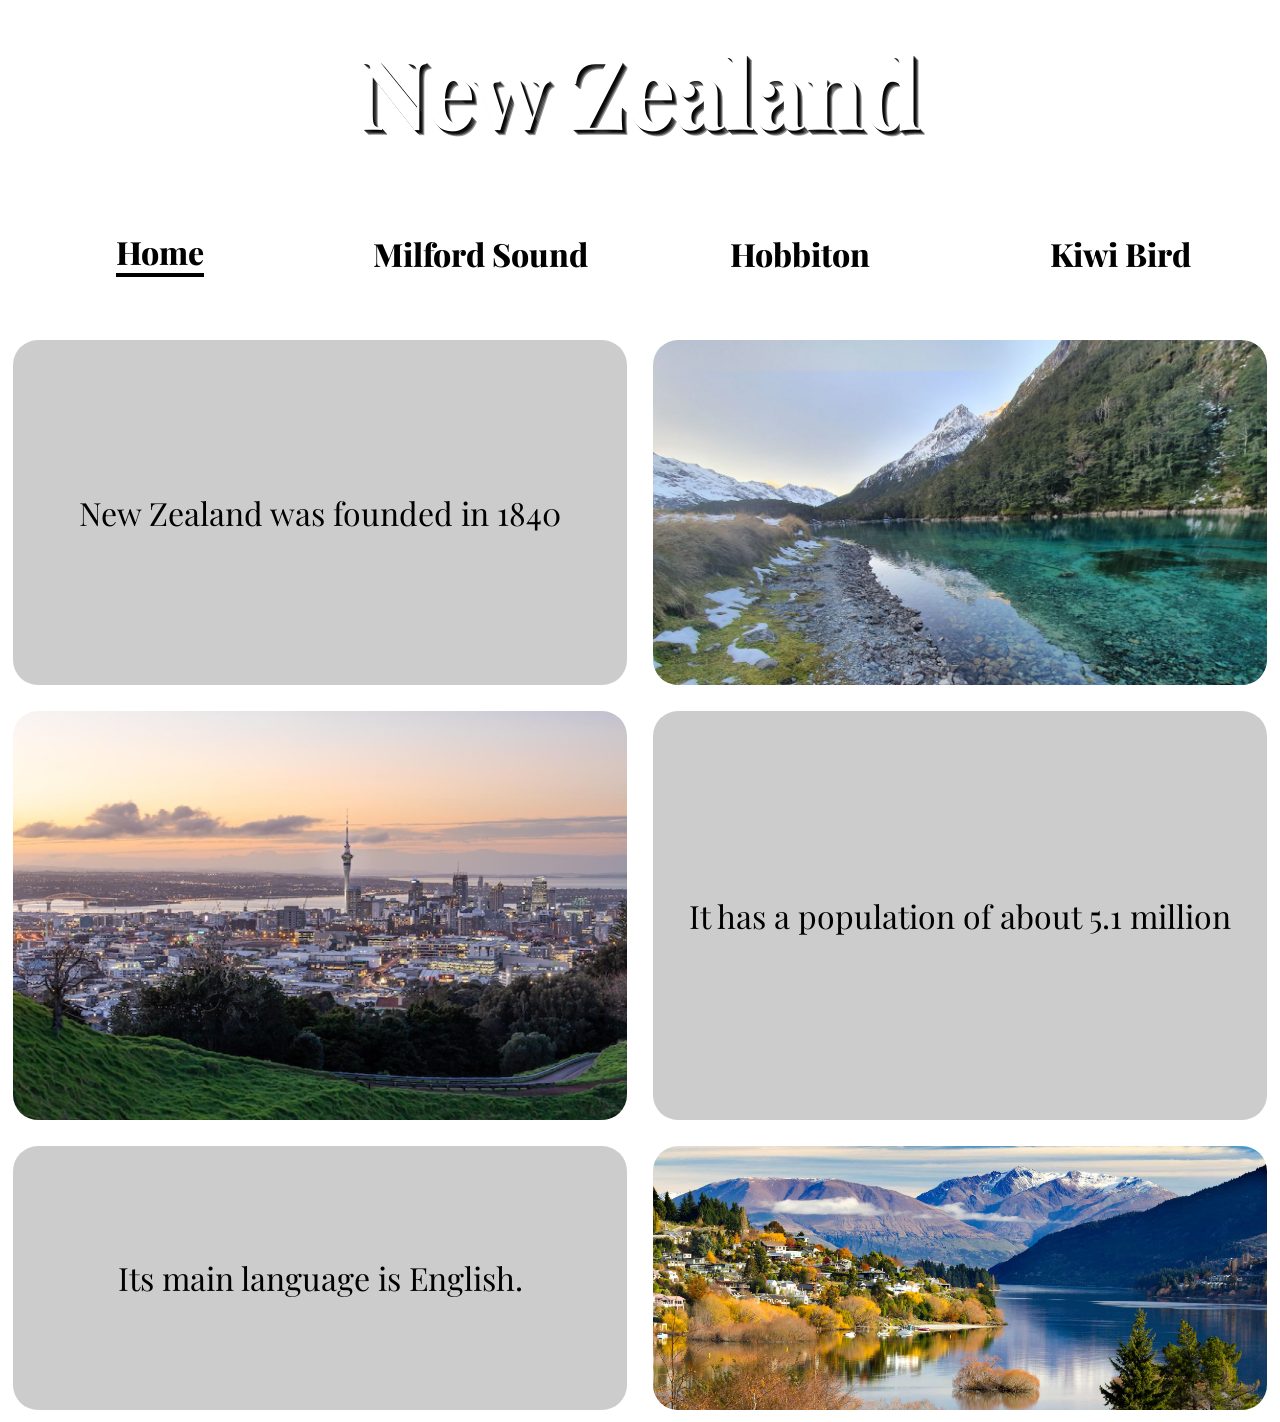
==== index.html @ f30a12d8 "Initial commit: New Zealand country website Co-Authored-By: Claude Sonnet 4.6 <noreply@anthropic.com" ====
<!DOCTYPE html>
<html lang="en">

<head>
    <meta charset="UTF-8">
    <meta name="viewport" content="width=device-width, initial-scale=1.0">
    <title>New Zealand | Home</title>

    <link rel="stylesheet" href="style.css">
    <link href="https://fonts.googleapis.com/css2?family=Playfair+Display:wght@400;700&display=swap" rel="stylesheet">

</head>

<body id="home">

    <header>
        <h1>New Zealand</h1>
    </header>

    <nav>
        <ul>
            <li id="active" class="home-item"><a href="index.html">Home</a></li>
            <li class="milford-item"><a href="page1.html">Milford Sound</a></li>
            <li class="hobbiton-item"><a href="page2.html">Hobbiton</a></li>
            <li class="kiwi-item"><a href="page3.html">Kiwi Bird</a></li>
        </ul>
    </nav>

    <main>
        <section>
            <div class="home-container">

                <div class="info-container">
                    <p>
                        New Zealand was founded in 1840
                    </p>
                </div>


                <div class="home-pic">
                    <img src="images/home-image-1.jpg" alt="Crystal-clear turquoise waters of Blue Lake surrounded by snow-capped mountains">
                </div>
            </div>

            <div class="home-container">

                <div class="home-pic">
                    <img src="images/home-image-2.jpg" alt="Auckland city skyline at dusk, with the Sky Tower rising above the harbor">
                </div>

                <div class="info-container">
                    <p>
                        It has a population of about 5.1 million
                    </p>
                </div>

            </div>

            <div class="home-container">

                <div class="info-container">
                    <p>
                        Its main language is English.
                    </p>
                </div>

                <div class="home-pic">
                    <img src="images/home-image-3.jpg" alt="Queenstown on the shores of Lake Wakatipu with the Remarkables mountain range in the background">
                </div>
            </div>
        </section>
    </main>

</body>

</html>
---- style.css ----
* {
    margin: 0;
}

body {
    font-family: 'Playfair Display', serif;
}

/* #region Header Work */

header {
    display: flex;
    align-items: center;
    justify-content: center;
    height: 60vh;
}

#home header {
    background-image: url(images/home-bg.jpg);
    background-repeat: no-repeat;
    background-size: cover;
    background-position: center 60%;
}

#milford header {
    background-image: url(images/milford-bg.jpg);
    background-repeat: no-repeat;
    background-size: cover;
}

#hobbiton header {
    background-image: url(images/hobbiton-bg.jpg);
    background-repeat: no-repeat;
    background-size: cover;
}

#kiwi header {
    background-image: url(images/fall-bg.jpg);
    background-repeat: no-repeat;
    background-size: cover;
}

header h1 {
    font-size: 72pt;
    text-align: center;
    color: white;
    text-shadow:
        1px 1px 0px rgba(0, 0, 0, 0.8),
        2px 2px 0px rgba(0, 0, 0, 0.7),
        3px 3px 0px rgba(0, 0, 0, 0.6),
        4px 4px 0px rgba(0, 0, 0, 0.5),
        5px 5px 0px rgba(0, 0, 0, 0.4);
}

/* #endregion */

/* #region Nav */

nav>ul {
    list-style-type: none;
    padding: 0;
    display: flex;
    justify-content: center;
    align-items: center;
}

nav>ul>li {
    padding: 40px;
    margin: 10px;
    border-radius: 5px;
    width: 20%;
    text-align: center;
}

nav>ul>li>a {
    display: inline-block;
    text-decoration: none;
    color: black;
    font-size: 24pt;
    font-weight: 800;
    transition: transform 0.3s ease;
}

nav>ul>li:hover a {
    color: white;
    text-shadow: 0px 0px 4px black, 0px 0px 8px black, 0px 0px 12px black;
    transform: scale(1.2);
}

.home-item:hover {
    background-image: url(images/NZ-icon.png);
    background-size: cover;
    background-position: left center;
}

.milford-item:hover {
    background-image: url(images/milford-icon.jpg);
    background-size: cover;
    background-position: center 80%;
}

.hobbiton-item:hover {
    background-image: url(images/hobbiton-icon.jpg);
    background-size: cover;
    background-position: center 60%;
}

.kiwi-item:hover {
    background-image: url(images/kiwi-icon.jpg);
    background-size: cover;
    background-position: center;
}

#active>a::after {
    content: '';
    display: block;
    height: 4px;
    background-color: black;
    width: 0;
    margin: 0 auto;
    animation: grow-underline 0.4s ease 1.5s forwards;
}

@keyframes grow-underline {
    from { width: 0; }
    to { width: 100%; }
}

/* #endregion */

/* #region Homepage Styling */

.home-container {
    display: flex;
    justify-content: center;
}

.home-container>div {
    width: 49%;
    margin: 1%;
}

.home-pic {
    overflow: hidden;
    border-radius: 25px;
}

.home-pic>img {
    display: block;
    width: 100%;
    object-fit: cover;
    box-shadow: 0px 0px 2px 3px rgb(0, 0, 0);
    transition: transform 0.5s ease;
}

.home-pic:hover img {
    transform: scale(1.3);
}

.info-container {
    text-align: center;
    display: flex;
    justify-content: center;
    align-items: center;
    border-radius: 25px;

    background-image: linear-gradient(to bottom, rgba(0, 0, 0, 0.2), rgba(0, 0, 0, 0.2));
}

.info-container>p {
    font-size: 24pt;
    margin: 0;
    transition: transform 0.5s ease;
}

.info-container:hover {
    box-shadow: 0px 0px 2px 3px rgb(0, 0, 0);
}

.info-container:hover p {
    transform: scale(1.2);
}

/* #endregion */

/* #region Fact Page Styling */

.page-main {
    display: flex;
    justify-content: center;
    align-items: center;
}

#milford main {
    background-image: url(images/milford-sound.webp);
    background-repeat: no-repeat;
    background-size: cover;
}

#hobbiton main {
    background-image: url(images/hobbiton.jpg);
    background-repeat: no-repeat;
    background-size: cover;
}

#kiwi main {
    background-image: url(images/kiwi-bird.webp);
    background-repeat: no-repeat;
    background-size: cover;
}

main>p {
    width: 30%;
    margin: 20% 20%;
    padding: 50px;

    border-radius: 5px;

    text-align: center;
    font-size: 24pt;
    color: white;
    background-image: linear-gradient(to bottom, rgba(0, 0, 0, 0.6), rgba(0, 0, 0, 0.8));
}

@keyframes shrink-header {
    0% {
        height: 100vh;
    }

    100% {
        height: 20vh;
    }
}

header {
    animation: shrink-header 1s ease .5s forwards;
    height: 100vh;
}



/* #endregion */
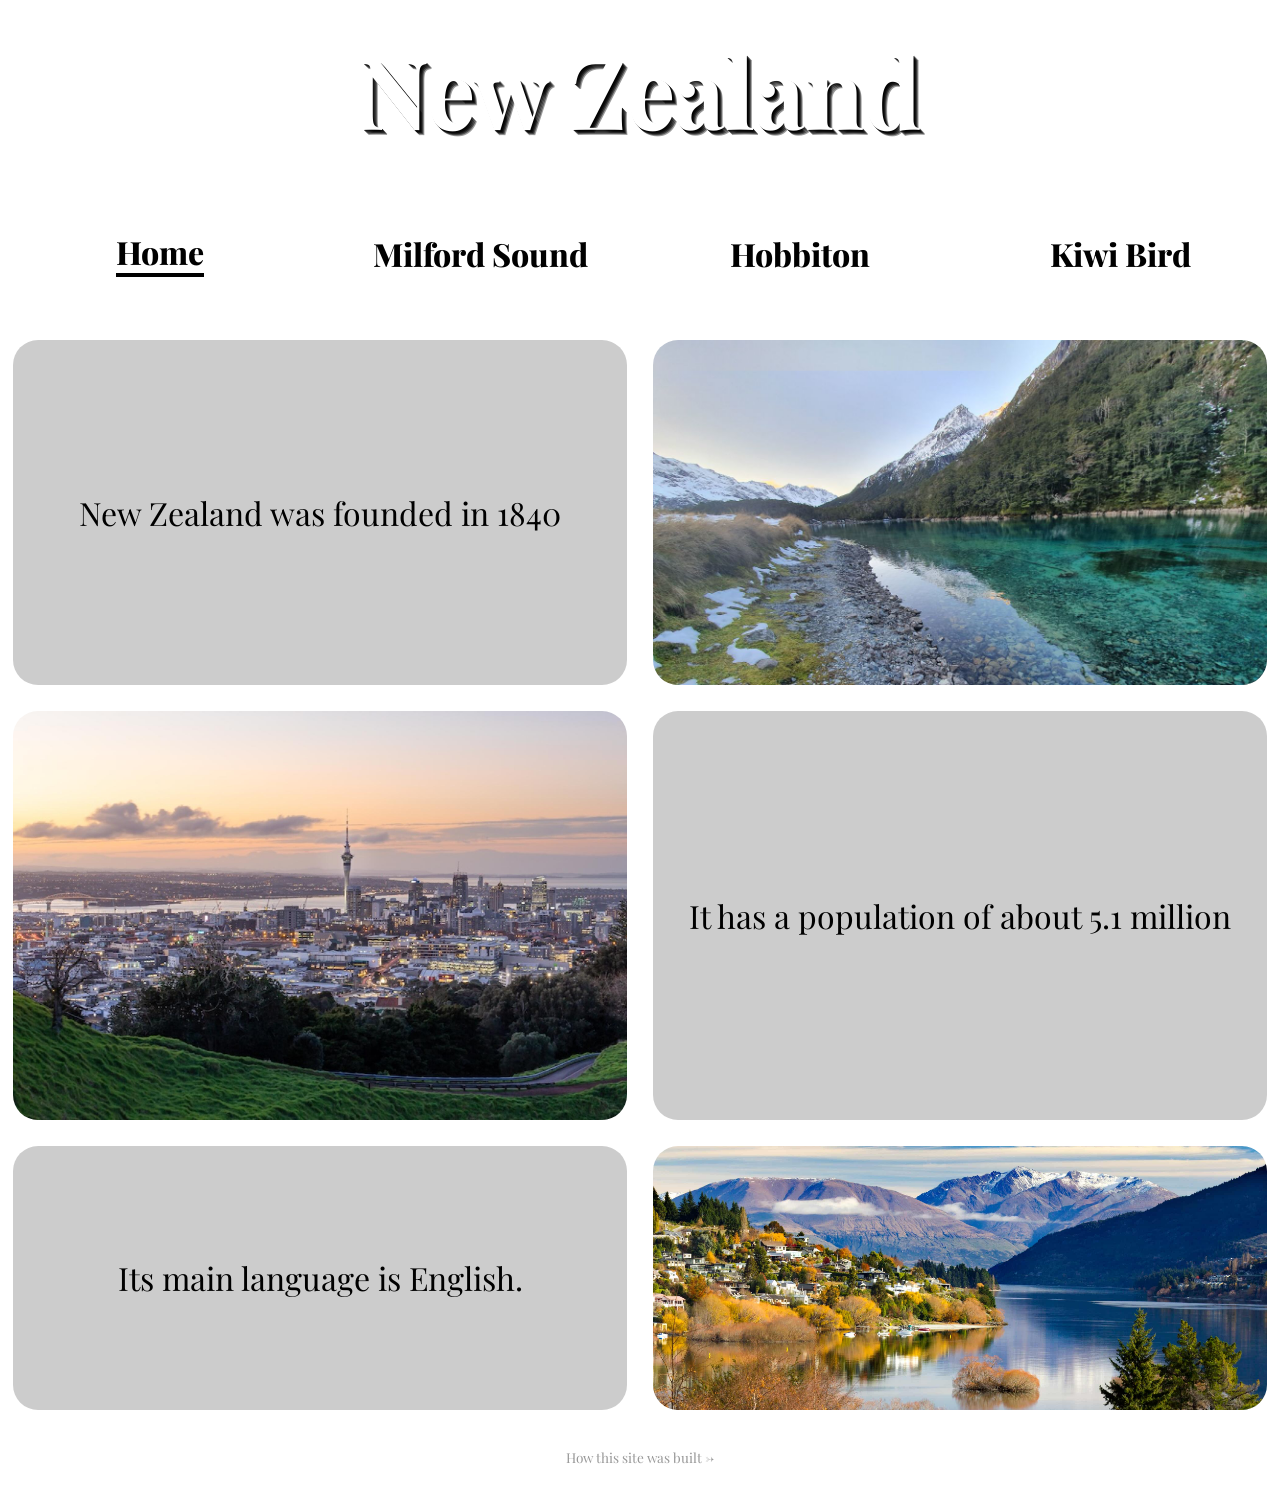
==== commit 44269f56: "Added example page Used Claude to create an example page, linked in the footer of the homepage.  Exa" ====
--- a/index.html
+++ b/index.html
@@ -71,6 +71,10 @@
         </section>
     </main>
 
+    <footer>
+        <a href="explainer.html">How this site was built &rarr;</a>
+    </footer>
+
 </body>
 
 </html>
--- a/style.css
+++ b/style.css
@@ -41,7 +41,7 @@
 }
 
 header h1 {
-    font-size: 72pt;
+    font-size: 6rem;
     text-align: center;
     color: white;
     text-shadow:
@@ -65,8 +65,8 @@
 }
 
 nav>ul>li {
-    padding: 40px;
-    margin: 10px;
+    padding: 2.5rem;
+    margin: 0.625rem;
     border-radius: 5px;
     width: 20%;
     text-align: center;
@@ -76,7 +76,7 @@
     display: inline-block;
     text-decoration: none;
     color: black;
-    font-size: 24pt;
+    font-size: 2rem;
     font-weight: 800;
     transition: transform 0.3s ease;
 }
@@ -168,7 +168,7 @@
 }
 
 .info-container>p {
-    font-size: 24pt;
+    font-size: 2rem;
     margin: 0;
     transition: transform 0.5s ease;
 }
@@ -212,12 +212,12 @@
 main>p {
     width: 30%;
     margin: 20% 20%;
-    padding: 50px;
-
-    border-radius: 5px;
-
-    text-align: center;
-    font-size: 24pt;
+    padding: 3rem;
+
+    border-radius: 5px;
+
+    text-align: center;
+    font-size: 2rem;
     color: white;
     background-image: linear-gradient(to bottom, rgba(0, 0, 0, 0.6), rgba(0, 0, 0, 0.8));
 }
@@ -239,4 +239,467 @@
 
 
 
+/* #endregion */
+
+/* #region Explainer Page */
+
+#explainer header {
+    background-image: url(images/summer-bg.jpg);
+    background-repeat: no-repeat;
+    background-size: cover;
+    background-position: center 70%;
+}
+
+.explainer-intro {
+    font-size: 1.2rem;
+    text-align: center;
+    margin-bottom: 2.5rem;
+    opacity: 0.7;
+}
+
+.explainer-main {
+    max-width: 860px;
+    margin: 0 auto;
+    padding: 3rem 2rem;
+}
+
+.technique {
+    margin-bottom: 2.5rem;
+    border-radius: 10px;
+    overflow: hidden;
+    box-shadow: 0px 0px 2px 3px rgb(0, 0, 0);
+}
+
+.technique-header {
+    background-color: #222;
+    color: white;
+    padding: 1rem 1.5rem;
+}
+
+.technique-header h2 {
+    font-size: 1.5rem;
+}
+
+.technique-body {
+    padding: 1.5rem;
+    background-color: #f5f5f5;
+}
+
+.technique-body p {
+    font-size: 1rem;
+    line-height: 1.7;
+    margin-bottom: 1rem;
+}
+
+.technique-body code {
+    font-family: 'Courier New', monospace;
+    background-color: #ddd;
+    padding: 0.1em 0.3em;
+    border-radius: 3px;
+    font-size: 0.9em;
+}
+
+.technique-body pre {
+    background-color: #1e1e1e;
+    color: #d4d4d4;
+    padding: 1.2rem 1.5rem;
+    border-radius: 5px;
+    overflow-x: auto;
+    font-family: 'Courier New', monospace;
+    font-size: 0.9rem;
+    line-height: 1.6;
+    margin-top: 0.75rem;
+}
+
+/* #region Demo Shared Styles */
+
+.demo {
+    margin-top: 1.2rem;
+    border: 2px dashed #bbb;
+    border-radius: 8px;
+    padding: 1.2rem;
+    background-color: #fff;
+}
+
+.demo-label {
+    font-size: 0.75rem;
+    text-transform: uppercase;
+    letter-spacing: 0.08em;
+    color: #888;
+    margin-bottom: 1rem;
+}
+
+.demo-caption {
+    font-size: 0.8rem;
+    color: #555;
+    text-align: center;
+    margin-bottom: 0.4rem;
+    font-family: 'Courier New', monospace;
+}
+
+.demo-side-by-side {
+    display: flex;
+    gap: 1rem;
+}
+
+.demo-side-by-side > * {
+    flex: 1;
+}
+
+/* #endregion */
+
+/* #region Demo 1: Body ID */
+
+.demo-page-preview {
+    height: 90px;
+    border-radius: 5px;
+}
+
+/* #endregion */
+
+/* #region Demo 2: Google Fonts */
+
+.demo-font-sample {
+    padding: 1rem;
+    background-color: #f0f0f0;
+    border-radius: 5px;
+    font-size: 1.1rem;
+    line-height: 1.5;
+}
+
+.demo-font-name {
+    font-size: 0.75rem;
+    text-transform: uppercase;
+    letter-spacing: 0.05em;
+    color: #666;
+    margin-bottom: 0.5rem;
+    font-family: 'Courier New', monospace;
+}
+
+/* #endregion */
+
+/* #region Demo 3: Background Images */
+
+.demo-bg-box {
+    height: 110px;
+    border-radius: 5px;
+    background-color: #ccc;
+}
+
+/* #endregion */
+
+/* #region Demo 4: CSS Animation */
+
+.demo-animation-box {
+    border-radius: 5px;
+    background-image: url(images/home-bg.jpg);
+    background-size: cover;
+    background-position: center 60%;
+    animation: demo-shrink-anim 1.5s ease-in-out infinite alternate;
+    animation-play-state: paused;
+}
+
+.demo-animation-box:hover {
+    animation-play-state: running;
+}
+
+@keyframes demo-shrink-anim {
+    0%   { height: 120px; }
+    100% { height: 20px; }
+}
+
+/* #endregion */
+
+/* #region Demo 5: Transitions */
+
+.demo-transition-box {
+    padding: 1.2rem;
+    background-color: #ddd;
+    border-radius: 5px;
+    text-align: center;
+    font-size: 1.1rem;
+    cursor: default;
+}
+
+.demo-transition-box.with-transition {
+    transition: transform 0.3s ease;
+}
+
+.demo-transition-box:hover {
+    transform: scale(1.2);
+}
+
+/* #endregion */
+
+/* #region Demo 6: Image Zoom */
+
+.demo-zoom-container {
+    overflow: hidden;
+    border-radius: 10px;
+    height: 160px;
+    cursor: pointer;
+}
+
+.demo-zoom-container.no-clip {
+    overflow: visible;
+}
+
+.demo-zoom-container img {
+    display: block;
+    width: 100%;
+    height: 100%;
+    object-fit: cover;
+    transition: transform 0.5s ease;
+}
+
+.demo-zoom-container:hover img {
+    transform: scale(1.3);
+}
+
+/* #endregion */
+
+/* #region Demo 7: Nav Hover */
+
+.demo-nav-row {
+    display: flex;
+    justify-content: center;
+    gap: 0.5rem;
+    flex-wrap: wrap;
+}
+
+.demo-nav-item {
+    padding: 1.2rem 1.5rem;
+    border-radius: 5px;
+    cursor: pointer;
+    text-align: center;
+}
+
+.demo-nav-item a {
+    text-decoration: none;
+    color: black;
+    font-size: 1.2rem;
+    font-weight: 800;
+    display: inline-block;
+    transition: transform 0.3s ease;
+    pointer-events: none;
+}
+
+.demo-nav-item:hover a {
+    color: white;
+    text-shadow: 0px 0px 4px black, 0px 0px 8px black;
+    transform: scale(1.2);
+}
+
+.demo-home-item:hover {
+    background-image: url(images/NZ-icon.png);
+    background-size: cover;
+    background-position: left center;
+}
+
+.demo-milford-item:hover {
+    background-image: url(images/milford-icon.jpg);
+    background-size: cover;
+    background-position: center 80%;
+}
+
+.demo-hobbiton-item:hover {
+    background-image: url(images/hobbiton-icon.jpg);
+    background-size: cover;
+    background-position: center 60%;
+}
+
+.demo-kiwi-item:hover {
+    background-image: url(images/kiwi-icon.jpg);
+    background-size: cover;
+    background-position: center;
+}
+
+/* #endregion */
+
+/* #region Demo 8: ::after Underline */
+
+.demo-underline-container {
+    padding: 1rem 0;
+}
+
+.demo-underline-row {
+    justify-content: space-around;
+}
+
+.demo-underline-link {
+    display: inline-block;
+    text-decoration: none;
+    color: black;
+    font-size: 1.4rem;
+    font-weight: 800;
+}
+
+.demo-underline-link::after {
+    content: '';
+    display: block;
+    height: 4px;
+    background-color: black;
+    width: 0;
+    transition: width 0.4s ease;
+}
+
+.demo-underline-link.center-grow::after {
+    margin: 0 auto;
+}
+
+.demo-underline-link:hover::after {
+    width: 100%;
+}
+
+/* #endregion */
+
+/* #region Demo 9: Flexbox */
+
+.demo-flex-row {
+    margin-bottom: 0.75rem;
+}
+
+.demo-flex-container {
+    display: flex;
+    gap: 0.5rem;
+    padding: 0.75rem;
+    background-color: #f0f0f0;
+    border-radius: 5px;
+}
+
+.demo-flex-box {
+    background-color: #444;
+    color: white;
+    padding: 0.75rem 1.2rem;
+    border-radius: 5px;
+    text-align: center;
+    font-family: 'Courier New', monospace;
+    font-size: 1rem;
+}
+
+/* #endregion */
+
+/* #region Demo 10: Media Queries */
+
+.demo-layout-comparison {
+    align-items: flex-start;
+}
+
+.demo-layout-wide {
+    display: flex;
+    gap: 0.4rem;
+    margin-bottom: 0.4rem;
+}
+
+.demo-layout-narrow {
+    display: flex;
+    flex-direction: column;
+    gap: 0.4rem;
+    margin-bottom: 0.4rem;
+}
+
+.demo-layout-box {
+    background-color: #666;
+    color: white;
+    padding: 0.6rem;
+    border-radius: 5px;
+    text-align: center;
+    font-family: 'Courier New', monospace;
+    font-size: 0.85rem;
+    flex: 1;
+}
+
+.demo-layout-image {
+    background-color: #3a7bd5;
+}
+
+/* #endregion */
+
+/* #endregion */
+
+/* #region Footer */
+
+#home footer {
+    text-align: center;
+    padding: 1.5rem;
+}
+
+#home footer a {
+    font-size: 0.85rem;
+    color: black;
+    text-decoration: none;
+    opacity: 0.4;
+    transition: opacity 0.3s ease;
+}
+
+#home footer a:hover {
+    opacity: 1;
+}
+
+/* #endregion */
+
+/* #region Mobile Styling */
+
+@media (max-width: 768px) {
+
+    /* #region Header */
+
+    header h1 {
+        font-size: 3.5rem;
+    }
+
+    /* #endregion */
+
+    /* #region Nav */
+
+    nav>ul {
+        flex-direction: column;
+        padding: 0.625rem 0;
+    }
+
+    nav>ul>li {
+        width: 80%;
+        padding: 1rem;
+    }
+
+    nav>ul>li>a {
+        font-size: 1.5rem;
+    }
+
+    /* #endregion */
+
+    /* #region Homepage */
+
+    .home-container {
+        flex-direction: column;
+        align-items: center;
+    }
+
+    .home-container>div {
+        width: 92%;
+        margin: 2% 0;
+    }
+
+    .home-container .home-pic {
+        order: -1;
+    }
+
+    .info-container>p {
+        font-size: 1.5rem;
+    }
+
+    /* #endregion */
+
+    /* #region Fact Pages */
+
+    main>p {
+        width: 80%;
+        margin: 10% auto;
+        font-size: 1.5rem;
+    }
+
+    /* #endregion */
+
+}
+
 /* #endregion */
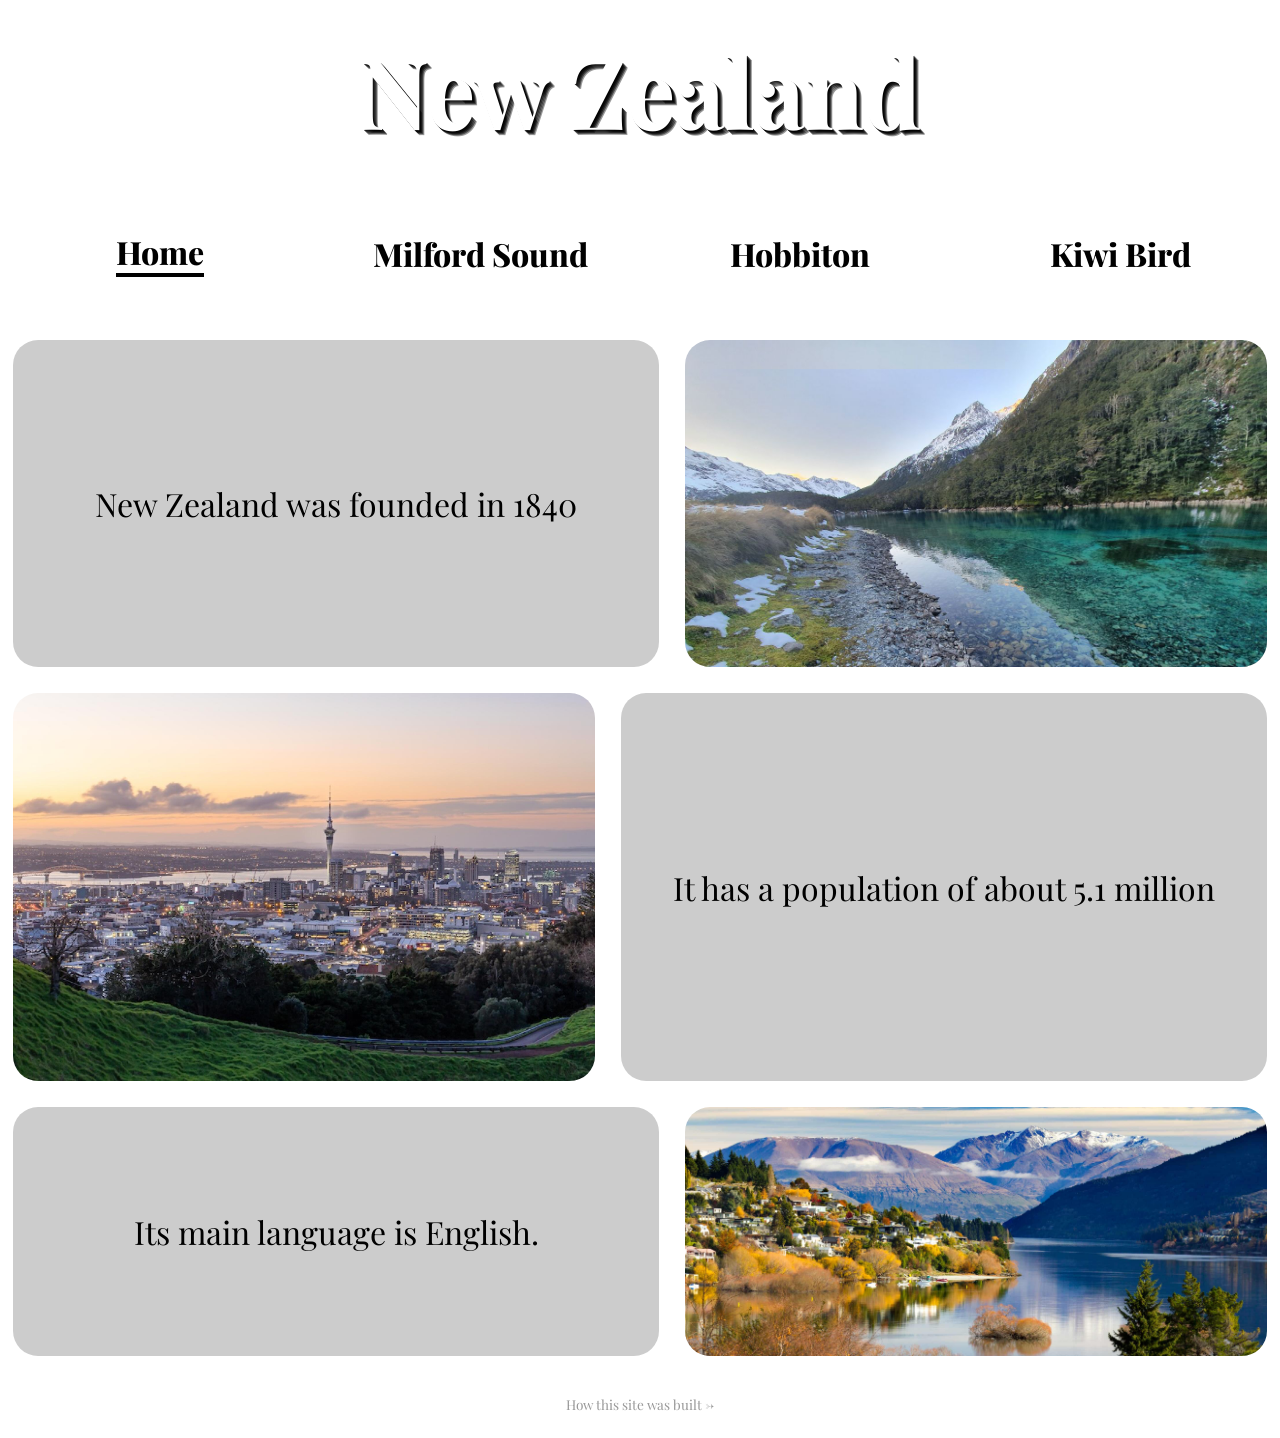
==== commit 4e33dd5a: "Rename home-container to home-layer and home-pic to home-pic-container Co-Authored-By: Claude Sonnet" ====
--- a/index.html
+++ b/index.html
@@ -28,7 +28,7 @@
 
     <main>
         <section>
-            <div class="home-container">
+            <div class="home-layer">
 
                 <div class="info-container">
                     <p>
@@ -37,14 +37,14 @@
                 </div>
 
 
-                <div class="home-pic">
+                <div class="home-pic-container">
                     <img src="images/home-image-1.jpg" alt="Crystal-clear turquoise waters of Blue Lake surrounded by snow-capped mountains">
                 </div>
             </div>
 
-            <div class="home-container">
+            <div class="home-layer">
 
-                <div class="home-pic">
+                <div class="home-pic-container">
                     <img src="images/home-image-2.jpg" alt="Auckland city skyline at dusk, with the Sky Tower rising above the harbor">
                 </div>
 
@@ -56,7 +56,7 @@
 
             </div>
 
-            <div class="home-container">
+            <div class="home-layer">
 
                 <div class="info-container">
                     <p>
@@ -64,7 +64,7 @@
                     </p>
                 </div>
 
-                <div class="home-pic">
+                <div class="home-pic-container">
                     <img src="images/home-image-3.jpg" alt="Queenstown on the shores of Lake Wakatipu with the Remarkables mountain range in the background">
                 </div>
             </div>
--- a/style.css
+++ b/style.css
@@ -130,22 +130,22 @@
 
 /* #region Homepage Styling */
 
-.home-container {
+.home-layer {
     display: flex;
     justify-content: center;
 }
 
-.home-container>div {
+.home-layer>div {
     width: 49%;
     margin: 1%;
 }
 
-.home-pic {
+.home-pic-container {
     overflow: hidden;
     border-radius: 25px;
 }
 
-.home-pic>img {
+.home-pic-container>img {
     display: block;
     width: 100%;
     object-fit: cover;
@@ -153,7 +153,7 @@
     transition: transform 0.5s ease;
 }
 
-.home-pic:hover img {
+.home-pic-container:hover img {
     transform: scale(1.3);
 }
 
@@ -163,6 +163,7 @@
     justify-content: center;
     align-items: center;
     border-radius: 25px;
+    padding: 2rem;
 
     background-image: linear-gradient(to bottom, rgba(0, 0, 0, 0.2), rgba(0, 0, 0, 0.2));
 }
@@ -178,7 +179,7 @@
 }
 
 .info-container:hover p {
-    transform: scale(1.2);
+    transform: scale(1.1);
 }
 
 /* #endregion */
@@ -670,17 +671,17 @@
 
     /* #region Homepage */
 
-    .home-container {
+    .home-layer {
         flex-direction: column;
         align-items: center;
     }
 
-    .home-container>div {
+    .home-layer>div {
         width: 92%;
         margin: 2% 0;
     }
 
-    .home-container .home-pic {
+    .home-layer .home-pic-container {
         order: -1;
     }
 
